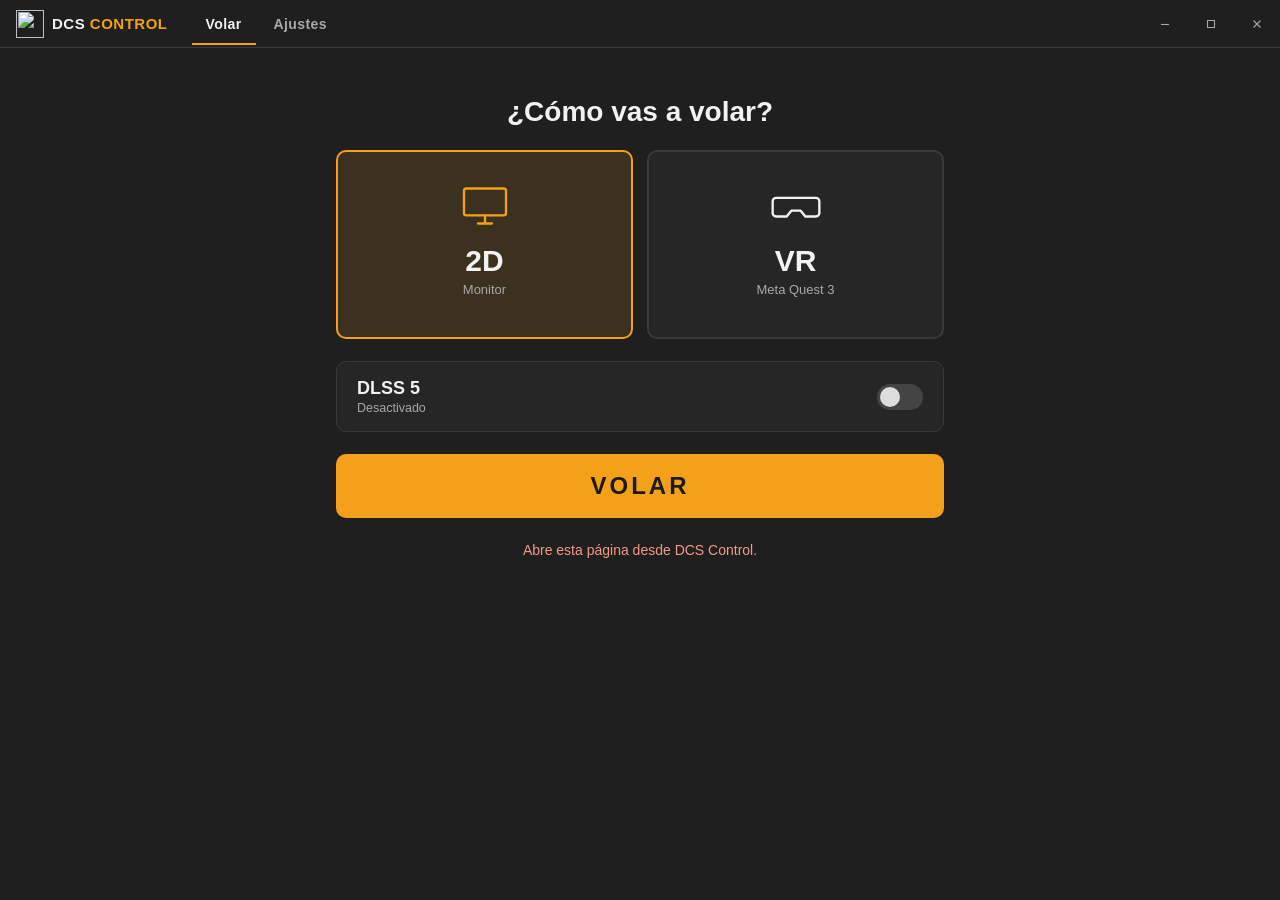
==== src/DcsVr.App/ui/inicio.html @ a58bc6ef "Simple Spanish interface: Volar and Ajustes The app window now opens ui/inicio.html: choose 2D or VR" ====
<!doctype html>
<html lang="es">
<head>
  <meta charset="utf-8"><meta name="viewport" content="width=device-width,initial-scale=1">
  <meta http-equiv="Content-Security-Policy" content="default-src 'self'; script-src 'self'; style-src 'self'; img-src 'self'; connect-src 'none'; object-src 'none'; base-uri 'none'; form-action 'none'; frame-src 'none'">
  <title>DCS Control</title><link rel="icon" type="image/svg+xml" href="app-icon.svg"><link rel="stylesheet" href="inicio.css"><script src="inicio.js" defer></script>
</head>
<body>
<header class="top">
  <div class="brand"><img src="brand-icon.svg" width="28" height="28" alt="" aria-hidden="true"><span>DCS <b>CONTROL</b></span></div>
  <nav class="tabs" role="tablist">
    <button role="tab" id="tab-volar" data-tab="volar" aria-selected="true">Volar</button>
    <button role="tab" id="tab-ajustes" data-tab="ajustes" aria-selected="false">Ajustes</button>
  </nav>
  <div class="window-controls" role="group" aria-label="Ventana">
    <button type="button" data-window="minimize" aria-label="Minimizar" title="Minimizar"><svg viewBox="0 0 10 10" aria-hidden="true"><path d="M1 5.5H9"/></svg></button>
    <button type="button" data-window="maximize" aria-label="Maximizar" title="Maximizar"><svg viewBox="0 0 10 10" aria-hidden="true"><path d="M1.5 1.5H8.5V8.5H1.5Z"/></svg></button>
    <button type="button" data-window="close" class="close" aria-label="Cerrar" title="Cerrar"><svg viewBox="0 0 10 10" aria-hidden="true"><path d="M1.5 1.5 8.5 8.5M8.5 1.5 1.5 8.5"/></svg></button>
  </div>
</header>

<main>
  <section id="volar" class="view">
    <div class="center">
      <h1>¿Cómo vas a volar?</h1>
      <div class="choice" role="radiogroup" aria-label="Modo">
        <button role="radio" class="mode" data-mode="2d" aria-checked="true">
          <svg viewBox="0 0 48 48" aria-hidden="true"><rect x="6" y="9" width="36" height="23" rx="2"/><path d="M18 39h12M24 32v7"/></svg>
          <b>2D</b><small>Monitor</small><span class="apps" data-apps="2d"></span>
        </button>
        <button role="radio" class="mode" data-mode="vr" aria-checked="false">
          <svg viewBox="0 0 48 48" aria-hidden="true"><path d="M7 17h34a3 3 0 0 1 3 3v10a3 3 0 0 1-3 3h-9l-4-5h-8l-4 5H7a3 3 0 0 1-3-3V20a3 3 0 0 1 3-3Z"/></svg>
          <b>VR</b><small>Meta Quest 3</small><span class="apps" data-apps="vr"></span>
        </button>
      </div>
      <label class="dlss">
        <span><b>DLSS 5</b><small id="dlssState">Desactivado</small></span>
        <input type="checkbox" id="dlss5" role="switch"><i aria-hidden="true"></i>
      </label>
      <button id="fly" class="fly">VOLAR</button>
      <p id="status" class="status" aria-live="polite"></p>
      <ul id="notes" class="notes"></ul>
    </div>
  </section>

  <section id="ajustes" class="view" hidden>
    <div class="settings">
      <div class="card">
        <h2>Programas que se abren solos</h2>
        <p>Se abren antes que DCS y se cierran al salir de DCS (si los abrió la app).</p>
        <div id="apps"></div>
      </div>

      <div class="card">
        <h2>DLSS 5</h2>
        <p>Con DLSS 5 activado, tu DLL sustituye al de DCS. Al desactivarlo vuelve el original (se guarda una copia la primera vez).</p>
        <label class="path">DLL que usa DCS<span><input id="dllTarget" placeholder="…\DCSWorld\bin-mt\nvngx_dlss.dll"><button class="small" data-browse="dllTarget">Buscar…</button></span></label>
        <label class="path">Tu DLL de DLSS 5<span><input id="dllReplacement" placeholder="…\nvngx_dlss.dll"><button class="small" data-browse="dllReplacement">Buscar…</button></span></label>
      </div>

      <div class="card">
        <h2>Optimización</h2>
        <label class="row"><span><b>Optimizaciones del motor</b><small>Quitan trabajo a la CPU dentro de DCS sin cambiar la imagen. Más FPS.</small></span><input type="checkbox" id="optEngine" role="switch"><i aria-hidden="true"></i></label>
        <label class="row"><span><b>Prioridad de CPU</b><small>DCS usa los mejores núcleos y tiene prioridad mientras vuelas.</small></span><input type="checkbox" id="optBoost" role="switch"><i aria-hidden="true"></i></label>
        <label class="row"><span><b>Liberar memoria de vídeo</b><small>Cierra programas que gastan VRAM antes de volar y los vuelve a abrir después.</small></span><input type="checkbox" id="optVram" role="switch"><i aria-hidden="true"></i></label>
      </div>

      <div class="card">
        <h2>DCS</h2>
        <label class="path">DCS.exe<span><input id="dcsPath"><button class="small" data-browse="dcsPath">Buscar…</button></span></label>
        <label class="path">options.lua (Saved Games\DCS\Config)<span><input id="optionsPath"><button class="small" data-browse="optionsPath">Buscar…</button></span></label>
      </div>

      <details class="card">
        <summary><h2>Avanzado</h2></summary>
        <p>Ajustes de DCS que se escriben antes de volar en cada modo. Una línea por ajuste: <code>ruta = valor</code>.</p>
        <div class="two">
          <label>2D<textarea id="lua2d" rows="7" spellcheck="false"></textarea></label>
          <label>VR<textarea id="luavr" rows="7" spellcheck="false"></textarea></label>
        </div>
        <h3>Oculus Debug Tool (VR)</h3>
        <label class="row"><span><b>Aplicar comandos de Oculus Debug Tool</b></span><input type="checkbox" id="odtOn" role="switch"><i aria-hidden="true"></i></label>
        <div class="two">
          <label>Antes de volar<textarea id="odtBefore" rows="3" spellcheck="false"></textarea></label>
          <label>Al salir<textarea id="odtAfter" rows="3" spellcheck="false"></textarea></label>
        </div>
        <label class="path">OculusDebugToolCLI.exe (vacío: se busca solo)<span><input id="odtPath"><button class="small" data-browse="odtPath">Buscar…</button></span></label>
        <button id="reset" class="small">Volver a los valores recomendados</button>
      </details>
      <p id="saved" class="saved" aria-live="polite"></p>
    </div>
  </section>
</main>
<div id="toast" class="toast" hidden></div>
</body>
</html>
---- src/DcsVr.App/ui/inicio.css ----
@font-face{font-family:Interface;src:local("Segoe UI Variable Text"),local("Segoe UI")}
:root{--bg:#1f1f1f;--panel:#262626;--field:#181818;--line:#3a3a3a;--line-strong:#4f4f4f;--text:#f2f2f2;--muted:#a8a8a8;
  --accent:#f5a01a;--accent-dim:#f5a01a22;--red:#f49988;--green:#5bd68a;--display:"Bahnschrift SemiCondensed","Bahnschrift",Interface,"Segoe UI",sans-serif;--radius:6px}
*{box-sizing:border-box}
html,body{height:100%;margin:0}
body{background:var(--bg);color:var(--text);font:14px Interface,"Segoe UI",sans-serif;display:flex;flex-direction:column;overflow:hidden}
h1,h2,h3{font-family:var(--display);font-weight:600;margin:0}
p{color:var(--muted);margin:4px 0 12px;line-height:1.45}
button{font:inherit;color:inherit}
:focus-visible{outline:2px solid var(--accent);outline-offset:2px}

.top{display:flex;align-items:center;gap:24px;height:48px;padding-left:16px;border-bottom:1px solid var(--line);app-region:drag;-webkit-app-region:drag;flex:none}
.brand{display:flex;align-items:center;gap:8px;font:600 15px var(--display);letter-spacing:.5px}
.brand b{color:var(--accent)}
.tabs{display:flex;gap:4px;app-region:no-drag;-webkit-app-region:no-drag}
.tabs button{background:none;border:0;border-bottom:2px solid transparent;padding:13px 14px 11px;color:var(--muted);cursor:pointer;font:600 14px var(--display);letter-spacing:.4px}
.tabs button[aria-selected=true]{color:var(--text);border-bottom-color:var(--accent)}
.window-controls{margin-left:auto;display:flex;height:100%;app-region:no-drag;-webkit-app-region:no-drag}
.window-controls button{width:46px;height:100%;display:grid;place-items:center;border:0;background:transparent;color:var(--muted)}
.window-controls svg{width:10px;height:10px;fill:none;stroke:currentColor;stroke-width:1.1}
.window-controls button:hover{background:#ffffff14;color:var(--text)}
.window-controls button.close:hover{background:#c42b1c;color:#fff}

main{flex:1;overflow:auto}
.view{min-height:100%}
.center{max-width:640px;margin:0 auto;padding:48px 16px;display:flex;flex-direction:column;align-items:stretch;gap:22px;text-align:center}
.center h1{font-size:28px}
.choice{display:grid;grid-template-columns:1fr 1fr;gap:14px}
.mode{display:flex;flex-direction:column;align-items:center;gap:4px;padding:26px 12px 20px;border:2px solid var(--line);border-radius:10px;background:var(--panel);cursor:pointer;transition:border-color .15s,background .15s}
.mode:hover{border-color:var(--line-strong)}
.mode[aria-checked=true]{border-color:var(--accent);background:var(--accent-dim)}
.mode svg{width:56px;height:56px;fill:none;stroke:currentColor;stroke-width:2;stroke-linejoin:round;stroke-linecap:round;margin-bottom:6px}
.mode[aria-checked=true] svg{stroke:var(--accent)}
.mode b{font:700 30px var(--display)}
.mode small{color:var(--muted);font-size:13px}
.mode .apps{color:var(--muted);font-size:12px;min-height:16px}

.dlss,.row{display:flex;align-items:center;justify-content:space-between;gap:16px;text-align:left;cursor:pointer}
.dlss{padding:16px 20px;border:1px solid var(--line);border-radius:10px;background:var(--panel)}
.dlss b{font:600 18px var(--display);display:block}
.dlss small,.row small{color:var(--muted);font-size:12.5px;display:block;margin-top:2px}
input[role=switch]{position:absolute;opacity:0;pointer-events:none}
input[role=switch]+i{flex:none;width:46px;height:26px;border-radius:13px;background:#444;position:relative;transition:background .15s}
input[role=switch]+i::after{content:"";position:absolute;top:3px;left:3px;width:20px;height:20px;border-radius:50%;background:#ddd;transition:transform .15s}
input[role=switch]:checked+i{background:var(--accent)}
input[role=switch]:checked+i::after{transform:translateX(20px);background:#1b1b1b}
input[role=switch]:focus-visible+i{outline:2px solid var(--accent);outline-offset:2px}

.fly{height:64px;border:0;border-radius:10px;background:var(--accent);color:#1b1b1b;font:700 24px var(--display);letter-spacing:3px;cursor:pointer}
.fly:hover:not(:disabled){filter:brightness(1.08)}
.fly:disabled{opacity:.5;cursor:default}
.status{margin:0;min-height:20px;color:var(--muted)}
.status.error{color:var(--red)}
.notes{list-style:none;margin:0;padding:0;color:var(--muted);font-size:12.5px;text-align:left}
.notes li{padding:3px 0;border-top:1px solid var(--line)}

.settings{max-width:820px;margin:0 auto;padding:28px 16px 48px;display:flex;flex-direction:column;gap:14px}
.card{background:var(--panel);border:1px solid var(--line);border-radius:10px;padding:18px 20px}
.card h2{font-size:18px}
.card h3{font-size:15px;margin:16px 0 6px}
.card .row{padding:10px 0;border-top:1px solid var(--line)}
details.card summary{cursor:pointer;list-style:none}
details.card summary::-webkit-details-marker{display:none}
details.card summary h2::after{content:" ▾";color:var(--muted);font-size:14px}
details.card[open] summary{margin-bottom:8px}
.group{margin-top:10px}
.group h3{margin-top:6px}
.app{display:grid;grid-template-columns:auto minmax(0,1fr) auto auto;gap:8px;align-items:center;padding:6px 0}
.app input[type=checkbox]{width:18px;height:18px;accent-color:var(--accent)}
.app .name{font-weight:600}
.app .where{color:var(--muted);font-size:12px;overflow:hidden;text-overflow:ellipsis;white-space:nowrap}
input:not([type=checkbox]),textarea{width:100%;background:var(--field);color:var(--text);border:1px solid var(--line);border-radius:var(--radius);padding:7px 9px;font:12.5px Consolas,monospace}
.path{display:block;margin:10px 0;color:var(--muted);font-size:12.5px}
.path span{display:flex;gap:8px;margin-top:4px}
.two{display:grid;grid-template-columns:1fr 1fr;gap:12px}
.two label{color:var(--muted);font-size:12.5px}
.small{border:1px solid var(--line-strong);background:transparent;border-radius:var(--radius);padding:6px 12px;cursor:pointer;white-space:nowrap}
.small:hover{border-color:var(--accent)}
.icon{border:0;background:none;color:var(--muted);cursor:pointer;font-size:16px;padding:4px 8px}
.icon:hover{color:var(--red)}
.saved{text-align:center;color:var(--muted);font-size:12.5px;min-height:18px;margin:0}
code{font-family:Consolas,monospace;color:var(--text)}
.toast{position:fixed;left:50%;bottom:20px;transform:translateX(-50%);background:#3a2320;color:var(--red);border:1px solid #6b3a33;border-radius:var(--radius);padding:10px 16px;max-width:90vw}
@media (max-width:640px){.two{grid-template-columns:1fr}.center{padding-top:24px}}
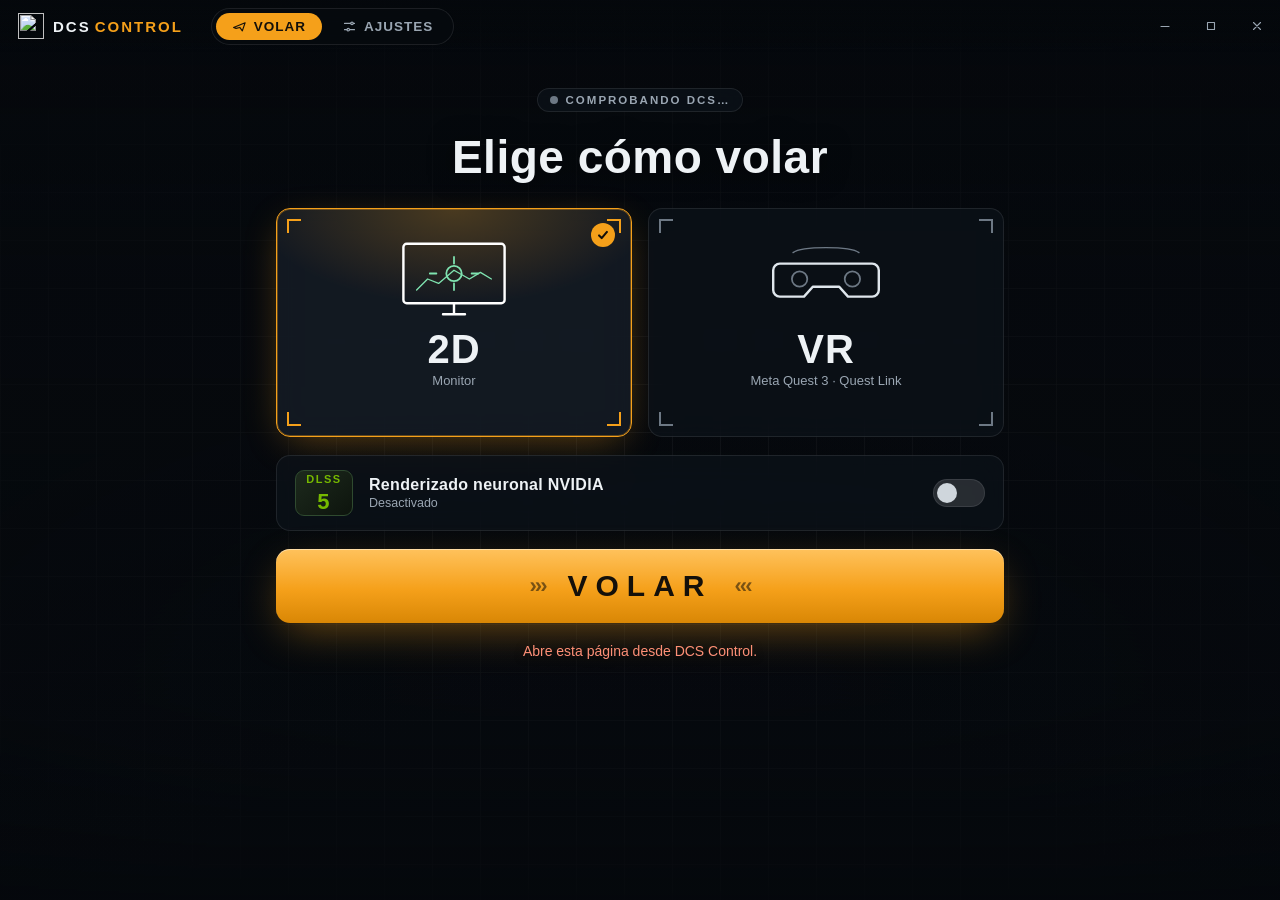
==== commit e69853a0: "Inicio: new design with the key art, HUD mode cards, DLSS 5 badge and a status strip Volar shows the" ====
--- a/src/DcsVr.App/ui/inicio.html
+++ b/src/DcsVr.App/ui/inicio.html
@@ -5,12 +5,14 @@
   <meta http-equiv="Content-Security-Policy" content="default-src 'self'; script-src 'self'; style-src 'self'; img-src 'self'; connect-src 'none'; object-src 'none'; base-uri 'none'; form-action 'none'; frame-src 'none'">
   <title>DCS Control</title><link rel="icon" type="image/svg+xml" href="app-icon.svg"><link rel="stylesheet" href="inicio.css"><script src="inicio.js" defer></script>
 </head>
-<body>
+<body data-tab="volar">
+<div class="sky" aria-hidden="true"><img src="keyart.svg" alt=""><div class="shade"></div><div class="grid"></div></div>
+
 <header class="top">
-  <div class="brand"><img src="brand-icon.svg" width="28" height="28" alt="" aria-hidden="true"><span>DCS <b>CONTROL</b></span></div>
+  <div class="brand"><img src="brand-icon.svg" width="26" height="26" alt="" aria-hidden="true"><span>DCS<b>CONTROL</b></span></div>
   <nav class="tabs" role="tablist">
-    <button role="tab" id="tab-volar" data-tab="volar" aria-selected="true">Volar</button>
-    <button role="tab" id="tab-ajustes" data-tab="ajustes" aria-selected="false">Ajustes</button>
+    <button role="tab" id="tab-volar" data-tab="volar" aria-selected="true"><svg viewBox="0 0 24 24" aria-hidden="true"><path d="M2.5 13.5 21 6l-4.5 13-4-5.5-6 1.5Z"/></svg>Volar</button>
+    <button role="tab" id="tab-ajustes" data-tab="ajustes" aria-selected="false"><svg viewBox="0 0 24 24" aria-hidden="true"><path d="M4 7h10M18 7h2M4 17h4M12 17h8"/><circle cx="16" cy="7" r="2"/><circle cx="10" cy="17" r="2"/></svg>Ajustes</button>
   </nav>
   <div class="window-controls" role="group" aria-label="Ventana">
     <button type="button" data-window="minimize" aria-label="Minimizar" title="Minimizar"><svg viewBox="0 0 10 10" aria-hidden="true"><path d="M1 5.5H9"/></svg></button>
@@ -20,74 +22,97 @@
 </header>
 
 <main>
+  <!-- ============ VOLAR ============ -->
   <section id="volar" class="view">
-    <div class="center">
-      <h1>¿Cómo vas a volar?</h1>
-      <div class="choice" role="radiogroup" aria-label="Modo">
+    <div class="hero">
+      <p class="eyebrow"><span class="led" id="readyLed"></span><span id="readyText">Comprobando DCS…</span></p>
+      <h1>Elige cómo volar</h1>
+
+      <div class="choice" role="radiogroup" aria-label="Modo de vuelo">
         <button role="radio" class="mode" data-mode="2d" aria-checked="true">
-          <svg viewBox="0 0 48 48" aria-hidden="true"><rect x="6" y="9" width="36" height="23" rx="2"/><path d="M18 39h12M24 32v7"/></svg>
-          <b>2D</b><small>Monitor</small><span class="apps" data-apps="2d"></span>
+          <span class="corner tl"></span><span class="corner tr"></span><span class="corner bl"></span><span class="corner br"></span>
+          <svg class="art" viewBox="0 0 120 80" aria-hidden="true">
+            <rect x="14" y="8" width="92" height="54" rx="3"/><path d="M50 72h20M60 62v10"/>
+            <path class="hud" d="M60 26v-6M60 44v6M44 35h-6M76 35h6"/><circle class="hud" cx="60" cy="35" r="7"/>
+            <path class="hud thin" d="M26 50 36 40l10 4 14-12 14 8 10-6 10 6"/>
+          </svg>
+          <span class="label"><b>2D</b><small>Monitor</small></span>
+          <span class="apps" data-apps="2d"></span>
+          <span class="check" aria-hidden="true"><svg viewBox="0 0 16 16"><path d="m3.5 8.5 3 3 6-7"/></svg></span>
         </button>
         <button role="radio" class="mode" data-mode="vr" aria-checked="false">
-          <svg viewBox="0 0 48 48" aria-hidden="true"><path d="M7 17h34a3 3 0 0 1 3 3v10a3 3 0 0 1-3 3h-9l-4-5h-8l-4 5H7a3 3 0 0 1-3-3V20a3 3 0 0 1 3-3Z"/></svg>
-          <b>VR</b><small>Meta Quest 3</small><span class="apps" data-apps="vr"></span>
+          <span class="corner tl"></span><span class="corner tr"></span><span class="corner bl"></span><span class="corner br"></span>
+          <svg class="art" viewBox="0 0 120 80" aria-hidden="true">
+            <path d="M18 26h84a6 6 0 0 1 6 6v18a6 6 0 0 1-6 6H80l-8-9H48l-8 9H18a6 6 0 0 1-6-6V32a6 6 0 0 1 6-6Z"/>
+            <circle class="hud" cx="36" cy="40" r="7"/><circle class="hud" cx="84" cy="40" r="7"/>
+            <path class="hud thin" d="M30 16c8-6 52-6 60 0"/>
+          </svg>
+          <span class="label"><b>VR</b><small>Meta Quest 3 · Quest Link</small></span>
+          <span class="apps" data-apps="vr"></span>
+          <span class="check" aria-hidden="true"><svg viewBox="0 0 16 16"><path d="m3.5 8.5 3 3 6-7"/></svg></span>
         </button>
       </div>
+
       <label class="dlss">
-        <span><b>DLSS 5</b><small id="dlssState">Desactivado</small></span>
+        <span class="dlss-badge" aria-hidden="true">DLSS<b>5</b></span>
+        <span class="dlss-text"><b>Renderizado neuronal NVIDIA</b><small id="dlssState">Desactivado</small></span>
         <input type="checkbox" id="dlss5" role="switch"><i aria-hidden="true"></i>
       </label>
-      <button id="fly" class="fly">VOLAR</button>
+
+      <button id="fly" class="fly"><span class="chev" aria-hidden="true">›››</span><span id="flyText">VOLAR</span><span class="chev" aria-hidden="true">‹‹‹</span></button>
       <p id="status" class="status" aria-live="polite"></p>
       <ul id="notes" class="notes"></ul>
     </div>
+    <footer class="strip" id="strip"></footer>
   </section>
 
+  <!-- ============ AJUSTES ============ -->
   <section id="ajustes" class="view" hidden>
     <div class="settings">
-      <div class="card">
-        <h2>Programas que se abren solos</h2>
-        <p>Se abren antes que DCS y se cierran al salir de DCS (si los abrió la app).</p>
-        <div id="apps"></div>
+      <nav class="side" aria-label="Secciones">
+        <a href="#s-programas" class="on">Programas</a><a href="#s-dlss">DLSS 5</a><a href="#s-rendimiento">Rendimiento</a><a href="#s-dcs">DCS</a><a href="#s-avanzado">Avanzado</a>
+        <p id="saved" class="saved" aria-live="polite"></p>
+      </nav>
+      <div class="cards" id="cards">
+        <div class="card" id="s-programas">
+          <div class="card-head"><span class="num">01</span><div><h2>Programas que se abren solos</h2><p>Se abren antes que DCS. Si los abrió la app, se cierran al salir de DCS.</p></div></div>
+          <div id="apps"></div>
+        </div>
+
+        <div class="card" id="s-dlss">
+          <div class="card-head"><span class="num">02</span><div><h2>DLSS 5</h2><p>Activado, tu DLL sustituye al de DCS. Desactivado, vuelve el original (se guarda una copia la primera vez).</p></div></div>
+          <label class="path">DLL que usa DCS<span><input id="dllTarget" placeholder="…\DCSWorld\bin-mt\nvngx_dlss.dll"><button class="small" data-browse="dllTarget">Buscar…</button></span></label>
+          <label class="path">Tu DLL de DLSS 5<span><input id="dllReplacement" placeholder="…\nvngx_dlss.dll"><button class="small" data-browse="dllReplacement">Buscar…</button></span></label>
+        </div>
+
+        <div class="card" id="s-rendimiento">
+          <div class="card-head"><span class="num">03</span><div><h2>Rendimiento</h2><p>Funcionan en 2D y en VR, sin cambiar la imagen.</p></div></div>
+          <label class="row"><span><b>Optimizaciones del motor</b><small>Quitan trabajo a la CPU dentro de DCS. Más FPS cuando la CPU es el límite.</small></span><input type="checkbox" id="optEngine" role="switch"><i aria-hidden="true"></i></label>
+          <label class="row"><span><b>Prioridad de CPU</b><small>DCS usa los núcleos más rápidos y tiene prioridad mientras vuelas.</small></span><input type="checkbox" id="optBoost" role="switch"><i aria-hidden="true"></i></label>
+          <label class="row"><span><b>Liberar memoria de vídeo</b><small>Cierra programas que gastan VRAM antes de volar y los vuelve a abrir después.</small></span><input type="checkbox" id="optVram" role="switch"><i aria-hidden="true"></i></label>
+        </div>
+
+        <div class="card" id="s-dcs">
+          <div class="card-head"><span class="num">04</span><div><h2>DCS</h2><p>Se detectan solos. Cámbialos solo si tienes más de una instalación.</p></div></div>
+          <label class="path">DCS.exe<span><input id="dcsPath"><button class="small" data-browse="dcsPath">Buscar…</button></span></label>
+          <label class="path">options.lua (Saved Games\DCS\Config)<span><input id="optionsPath"><button class="small" data-browse="optionsPath">Buscar…</button></span></label>
+        </div>
+
+        <div class="card" id="s-avanzado">
+          <div class="card-head"><span class="num">05</span><div><h2>Avanzado</h2><p>Ajustes de DCS que se escriben antes de volar. Una línea por ajuste: <code>ruta = valor</code>.</p></div></div>
+          <div class="two">
+            <label>En 2D<textarea id="lua2d" rows="6" spellcheck="false"></textarea></label>
+            <label>En VR<textarea id="luavr" rows="6" spellcheck="false"></textarea></label>
+          </div>
+          <label class="row"><span><b>Oculus Debug Tool en VR</b><small>Comandos que se aplican antes de volar y se deshacen al salir.</small></span><input type="checkbox" id="odtOn" role="switch"><i aria-hidden="true"></i></label>
+          <div class="two">
+            <label>Antes de volar<textarea id="odtBefore" rows="3" spellcheck="false"></textarea></label>
+            <label>Al salir<textarea id="odtAfter" rows="3" spellcheck="false"></textarea></label>
+          </div>
+          <label class="path">OculusDebugToolCLI.exe (vacío: se busca solo)<span><input id="odtPath"><button class="small" data-browse="odtPath">Buscar…</button></span></label>
+          <button id="reset" class="small ghost">Volver a los valores recomendados</button>
+        </div>
       </div>
-
-      <div class="card">
-        <h2>DLSS 5</h2>
-        <p>Con DLSS 5 activado, tu DLL sustituye al de DCS. Al desactivarlo vuelve el original (se guarda una copia la primera vez).</p>
-        <label class="path">DLL que usa DCS<span><input id="dllTarget" placeholder="…\DCSWorld\bin-mt\nvngx_dlss.dll"><button class="small" data-browse="dllTarget">Buscar…</button></span></label>
-        <label class="path">Tu DLL de DLSS 5<span><input id="dllReplacement" placeholder="…\nvngx_dlss.dll"><button class="small" data-browse="dllReplacement">Buscar…</button></span></label>
-      </div>
-
-      <div class="card">
-        <h2>Optimización</h2>
-        <label class="row"><span><b>Optimizaciones del motor</b><small>Quitan trabajo a la CPU dentro de DCS sin cambiar la imagen. Más FPS.</small></span><input type="checkbox" id="optEngine" role="switch"><i aria-hidden="true"></i></label>
-        <label class="row"><span><b>Prioridad de CPU</b><small>DCS usa los mejores núcleos y tiene prioridad mientras vuelas.</small></span><input type="checkbox" id="optBoost" role="switch"><i aria-hidden="true"></i></label>
-        <label class="row"><span><b>Liberar memoria de vídeo</b><small>Cierra programas que gastan VRAM antes de volar y los vuelve a abrir después.</small></span><input type="checkbox" id="optVram" role="switch"><i aria-hidden="true"></i></label>
-      </div>
-
-      <div class="card">
-        <h2>DCS</h2>
-        <label class="path">DCS.exe<span><input id="dcsPath"><button class="small" data-browse="dcsPath">Buscar…</button></span></label>
-        <label class="path">options.lua (Saved Games\DCS\Config)<span><input id="optionsPath"><button class="small" data-browse="optionsPath">Buscar…</button></span></label>
-      </div>
-
-      <details class="card">
-        <summary><h2>Avanzado</h2></summary>
-        <p>Ajustes de DCS que se escriben antes de volar en cada modo. Una línea por ajuste: <code>ruta = valor</code>.</p>
-        <div class="two">
-          <label>2D<textarea id="lua2d" rows="7" spellcheck="false"></textarea></label>
-          <label>VR<textarea id="luavr" rows="7" spellcheck="false"></textarea></label>
-        </div>
-        <h3>Oculus Debug Tool (VR)</h3>
-        <label class="row"><span><b>Aplicar comandos de Oculus Debug Tool</b></span><input type="checkbox" id="odtOn" role="switch"><i aria-hidden="true"></i></label>
-        <div class="two">
-          <label>Antes de volar<textarea id="odtBefore" rows="3" spellcheck="false"></textarea></label>
-          <label>Al salir<textarea id="odtAfter" rows="3" spellcheck="false"></textarea></label>
-        </div>
-        <label class="path">OculusDebugToolCLI.exe (vacío: se busca solo)<span><input id="odtPath"><button class="small" data-browse="odtPath">Buscar…</button></span></label>
-        <button id="reset" class="small">Volver a los valores recomendados</button>
-      </details>
-      <p id="saved" class="saved" aria-live="polite"></p>
     </div>
   </section>
 </main>
--- a/src/DcsVr.App/ui/inicio.css
+++ b/src/DcsVr.App/ui/inicio.css
@@ -1,84 +1,153 @@
 @font-face{font-family:Interface;src:local("Segoe UI Variable Text"),local("Segoe UI")}
-:root{--bg:#1f1f1f;--panel:#262626;--field:#181818;--line:#3a3a3a;--line-strong:#4f4f4f;--text:#f2f2f2;--muted:#a8a8a8;
-  --accent:#f5a01a;--accent-dim:#f5a01a22;--red:#f49988;--green:#5bd68a;--display:"Bahnschrift SemiCondensed","Bahnschrift",Interface,"Segoe UI",sans-serif;--radius:6px}
+:root{
+  --ink:#070b10;--glass:rgba(14,20,28,.62);--glass-hi:rgba(22,30,40,.78);--edge:rgba(255,255,255,.09);--edge-hi:rgba(255,255,255,.18);
+  --text:#eef2f5;--muted:#9aa6b2;--faint:#6d7884;--accent:#f5a01a;--accent-hi:#ffc25c;--accent-glow:rgba(245,160,26,.45);
+  --hud:#7fe3b0;--red:#ff8f7d;--field:rgba(4,8,12,.6);
+  --display:"Bahnschrift SemiCondensed","Bahnschrift",Interface,"Segoe UI",sans-serif;--mono:"Cascadia Mono",Consolas,monospace;
+}
 *{box-sizing:border-box}
 html,body{height:100%;margin:0}
-body{background:var(--bg);color:var(--text);font:14px Interface,"Segoe UI",sans-serif;display:flex;flex-direction:column;overflow:hidden}
+body{background:var(--ink);color:var(--text);font:14px Interface,"Segoe UI",sans-serif;display:flex;flex-direction:column;overflow:hidden}
 h1,h2,h3{font-family:var(--display);font-weight:600;margin:0}
-p{color:var(--muted);margin:4px 0 12px;line-height:1.45}
+p{color:var(--muted);margin:0;line-height:1.45}
 button{font:inherit;color:inherit}
 :focus-visible{outline:2px solid var(--accent);outline-offset:2px}
+svg{fill:none;stroke:currentColor;stroke-linecap:round;stroke-linejoin:round}
 
-.top{display:flex;align-items:center;gap:24px;height:48px;padding-left:16px;border-bottom:1px solid var(--line);app-region:drag;-webkit-app-region:drag;flex:none}
-.brand{display:flex;align-items:center;gap:8px;font:600 15px var(--display);letter-spacing:.5px}
-.brand b{color:var(--accent)}
-.tabs{display:flex;gap:4px;app-region:no-drag;-webkit-app-region:no-drag}
-.tabs button{background:none;border:0;border-bottom:2px solid transparent;padding:13px 14px 11px;color:var(--muted);cursor:pointer;font:600 14px var(--display);letter-spacing:.4px}
-.tabs button[aria-selected=true]{color:var(--text);border-bottom-color:var(--accent)}
+/* Sky: the key art behind everything, darker and blurred in Ajustes. */
+.sky{position:fixed;inset:0;z-index:0;overflow:hidden}
+.sky img{position:absolute;inset:-2%;width:104%;height:104%;object-fit:cover;object-position:62% 60%;transition:filter .5s,transform 1.2s}
+body[data-tab=ajustes] .sky img{filter:blur(14px) brightness(.45);transform:scale(1.06)}
+.shade{position:absolute;inset:0;background:radial-gradient(120% 90% at 50% 105%,transparent 30%,rgba(5,8,12,.55) 70%),linear-gradient(180deg,rgba(5,8,12,.82),rgba(5,8,12,.25) 32%,rgba(5,8,12,.55) 78%,rgba(5,8,12,.92))}
+.grid{position:absolute;inset:0;opacity:.07;background-image:linear-gradient(rgba(255,255,255,.6) 1px,transparent 1px),linear-gradient(90deg,rgba(255,255,255,.6) 1px,transparent 1px);background-size:48px 48px;mask-image:radial-gradient(70% 60% at 50% 50%,#000,transparent)}
+
+/* Title bar */
+.top{position:relative;z-index:2;display:flex;align-items:center;gap:28px;height:52px;padding-left:18px;app-region:drag;-webkit-app-region:drag;flex:none;background:linear-gradient(180deg,rgba(5,8,12,.7),transparent)}
+.brand{display:flex;align-items:center;gap:9px;font:600 15px var(--display);letter-spacing:2px}
+.brand b{color:var(--accent);font-weight:700;margin-left:4px}
+.tabs{display:flex;gap:4px;padding:4px;border:1px solid var(--edge);border-radius:999px;background:rgba(8,12,18,.55);backdrop-filter:blur(10px);app-region:no-drag;-webkit-app-region:no-drag}
+.tabs button{display:flex;align-items:center;gap:7px;background:none;border:0;border-radius:999px;padding:6px 16px;color:var(--muted);cursor:pointer;font:600 13.5px var(--display);letter-spacing:1px;text-transform:uppercase;transition:background .2s,color .2s}
+.tabs svg{width:15px;height:15px;stroke-width:1.8}
+.tabs button:hover{color:var(--text)}
+.tabs button[aria-selected=true]{background:var(--accent);color:#14100a}
 .window-controls{margin-left:auto;display:flex;height:100%;app-region:no-drag;-webkit-app-region:no-drag}
 .window-controls button{width:46px;height:100%;display:grid;place-items:center;border:0;background:transparent;color:var(--muted)}
-.window-controls svg{width:10px;height:10px;fill:none;stroke:currentColor;stroke-width:1.1}
+.window-controls svg{width:10px;height:10px;stroke-width:1.1}
 .window-controls button:hover{background:#ffffff14;color:var(--text)}
 .window-controls button.close:hover{background:#c42b1c;color:#fff}
 
-main{flex:1;overflow:auto}
-.view{min-height:100%}
-.center{max-width:640px;margin:0 auto;padding:48px 16px;display:flex;flex-direction:column;align-items:stretch;gap:22px;text-align:center}
-.center h1{font-size:28px}
-.choice{display:grid;grid-template-columns:1fr 1fr;gap:14px}
-.mode{display:flex;flex-direction:column;align-items:center;gap:4px;padding:26px 12px 20px;border:2px solid var(--line);border-radius:10px;background:var(--panel);cursor:pointer;transition:border-color .15s,background .15s}
-.mode:hover{border-color:var(--line-strong)}
-.mode[aria-checked=true]{border-color:var(--accent);background:var(--accent-dim)}
-.mode svg{width:56px;height:56px;fill:none;stroke:currentColor;stroke-width:2;stroke-linejoin:round;stroke-linecap:round;margin-bottom:6px}
-.mode[aria-checked=true] svg{stroke:var(--accent)}
-.mode b{font:700 30px var(--display)}
-.mode small{color:var(--muted);font-size:13px}
-.mode .apps{color:var(--muted);font-size:12px;min-height:16px}
+main{position:relative;z-index:1;flex:1;overflow:auto}
+.view{min-height:100%;display:flex;flex-direction:column}
+.view[hidden]{display:none}
 
-.dlss,.row{display:flex;align-items:center;justify-content:space-between;gap:16px;text-align:left;cursor:pointer}
-.dlss{padding:16px 20px;border:1px solid var(--line);border-radius:10px;background:var(--panel)}
-.dlss b{font:600 18px var(--display);display:block}
-.dlss small,.row small{color:var(--muted);font-size:12.5px;display:block;margin-top:2px}
+/* ---------- Volar ---------- */
+.hero{flex:1;width:100%;max-width:760px;margin:0 auto;padding:4vh 16px 24px;display:flex;flex-direction:column;align-items:stretch;gap:18px;text-align:center}
+.eyebrow{display:inline-flex;align-self:center;align-items:center;gap:8px;padding:5px 12px;border:1px solid var(--edge);border-radius:999px;background:var(--glass);backdrop-filter:blur(10px);font:600 11.5px var(--display);letter-spacing:2px;text-transform:uppercase;color:var(--muted)}
+.led{width:8px;height:8px;border-radius:50%;background:var(--faint)}
+.led.ok{background:var(--hud);box-shadow:0 0 10px var(--hud)}
+.led.run{background:var(--accent);box-shadow:0 0 10px var(--accent);animation:pulse 1.4s infinite}
+.led.bad{background:var(--red)}
+@keyframes pulse{50%{opacity:.35}}
+.hero h1{font-size:clamp(30px,5vw,46px);letter-spacing:.5px;text-shadow:0 2px 24px rgba(0,0,0,.6)}
+
+.choice{display:grid;grid-template-columns:1fr 1fr;gap:16px;margin-top:6px}
+.mode{position:relative;display:flex;flex-direction:column;align-items:center;gap:6px;padding:26px 14px 20px;border:1px solid var(--edge);border-radius:14px;background:var(--glass);backdrop-filter:blur(14px);cursor:pointer;transition:transform .2s,border-color .2s,background .2s,box-shadow .2s;overflow:hidden}
+.mode::before{content:"";position:absolute;inset:0;background:radial-gradient(80% 60% at 50% 0%,var(--accent-glow),transparent 70%);opacity:0;transition:opacity .25s}
+.mode:hover{transform:translateY(-2px);border-color:var(--edge-hi)}
+.mode[aria-checked=true]{border-color:var(--accent);background:var(--glass-hi);box-shadow:0 10px 40px -12px var(--accent-glow),inset 0 0 0 1px rgba(245,160,26,.35)}
+.mode[aria-checked=true]::before{opacity:.55}
+.mode>*{position:relative}
+.corner{position:absolute;width:14px;height:14px;border-color:var(--faint);border-style:solid;border-width:0;transition:border-color .2s}
+.corner.tl{top:10px;left:10px;border-top-width:2px;border-left-width:2px}.corner.tr{top:10px;right:10px;border-top-width:2px;border-right-width:2px}
+.corner.bl{bottom:10px;left:10px;border-bottom-width:2px;border-left-width:2px}.corner.br{bottom:10px;right:10px;border-bottom-width:2px;border-right-width:2px}
+.mode[aria-checked=true] .corner{border-color:var(--accent)}
+.art{width:132px;height:88px;stroke-width:2.2;color:#dfe6ec}
+.art .hud{stroke:var(--faint);stroke-width:1.6}.art .thin{stroke-width:1.2}
+.mode[aria-checked=true] .art{color:#fff}.mode[aria-checked=true] .art .hud{stroke:var(--hud)}
+.label b{display:block;font:700 40px/1 var(--display);letter-spacing:1px}
+.label small{display:block;margin-top:4px;color:var(--muted);font-size:13px}
+.apps{min-height:22px;display:flex;flex-wrap:wrap;justify-content:center;gap:5px}
+.apps span{padding:2px 9px;border:1px solid var(--edge);border-radius:999px;font-size:11.5px;color:var(--muted);background:rgba(0,0,0,.25)}
+.check{position:absolute;top:14px;right:16px;width:24px;height:24px;border-radius:50%;display:grid;place-items:center;background:var(--accent);color:#14100a;transform:scale(0);transition:transform .2s}
+.check svg{width:14px;height:14px;stroke-width:2.4}
+.mode[aria-checked=true] .check{transform:scale(1)}
+
+.dlss{display:flex;align-items:center;gap:16px;text-align:left;cursor:pointer;padding:14px 18px;border:1px solid var(--edge);border-radius:14px;background:var(--glass);backdrop-filter:blur(14px);transition:border-color .2s}
+.dlss:hover{border-color:var(--edge-hi)}
+.dlss-badge{display:grid;place-items:center;width:58px;height:46px;border-radius:9px;background:linear-gradient(140deg,#1d2a1d,#0d140d);border:1px solid #2f4a2f;color:#76b900;font:700 11px/1 var(--display);letter-spacing:1.5px}
+.dlss-badge b{font-size:22px;line-height:.9}
+.dlss:has(input:checked) .dlss-badge{background:linear-gradient(140deg,#3a5c0a,#1b2e05);border-color:#76b900;color:#d9ff9a;box-shadow:0 0 18px rgba(118,185,0,.35)}
+.dlss-text{flex:1}
+.dlss-text b{display:block;font:600 16px var(--display);letter-spacing:.3px}
+.dlss-text small,.row small{display:block;margin-top:2px;color:var(--muted);font-size:12.5px}
+
 input[role=switch]{position:absolute;opacity:0;pointer-events:none}
-input[role=switch]+i{flex:none;width:46px;height:26px;border-radius:13px;background:#444;position:relative;transition:background .15s}
-input[role=switch]+i::after{content:"";position:absolute;top:3px;left:3px;width:20px;height:20px;border-radius:50%;background:#ddd;transition:transform .15s}
-input[role=switch]:checked+i{background:var(--accent)}
-input[role=switch]:checked+i::after{transform:translateX(20px);background:#1b1b1b}
+input[role=switch]+i{flex:none;width:52px;height:28px;border-radius:14px;background:rgba(255,255,255,.12);border:1px solid var(--edge);position:relative;transition:background .2s}
+input[role=switch]+i::after{content:"";position:absolute;top:3px;left:3px;width:20px;height:20px;border-radius:50%;background:#cfd6dc;transition:transform .2s,background .2s}
+input[role=switch]:checked+i{background:var(--accent);border-color:var(--accent)}
+input[role=switch]:checked+i::after{transform:translateX(24px);background:#14100a}
 input[role=switch]:focus-visible+i{outline:2px solid var(--accent);outline-offset:2px}
+#dlss5:checked+i{background:#76b900;border-color:#76b900}
 
-.fly{height:64px;border:0;border-radius:10px;background:var(--accent);color:#1b1b1b;font:700 24px var(--display);letter-spacing:3px;cursor:pointer}
-.fly:hover:not(:disabled){filter:brightness(1.08)}
-.fly:disabled{opacity:.5;cursor:default}
-.status{margin:0;min-height:20px;color:var(--muted)}
+.fly{position:relative;display:flex;align-items:center;justify-content:center;gap:22px;height:74px;border:0;border-radius:14px;cursor:pointer;color:#14100a;
+  background:linear-gradient(180deg,var(--accent-hi),var(--accent) 55%,#d98705);box-shadow:0 14px 44px -10px var(--accent-glow),inset 0 1px 0 rgba(255,255,255,.45);font:700 30px var(--display);letter-spacing:8px;overflow:hidden;transition:transform .15s,box-shadow .2s,filter .2s}
+.fly::after{content:"";position:absolute;inset:0;background:linear-gradient(100deg,transparent 30%,rgba(255,255,255,.35) 50%,transparent 70%);transform:translateX(-100%);transition:transform .7s}
+.fly:hover:not(:disabled){transform:translateY(-1px);box-shadow:0 18px 54px -8px var(--accent-glow),inset 0 1px 0 rgba(255,255,255,.5)}
+.fly:hover:not(:disabled)::after{transform:translateX(100%)}
+.fly:active:not(:disabled){transform:translateY(1px)}
+.fly:disabled{cursor:default;filter:saturate(.3) brightness(.7)}
+.fly .chev{font-size:22px;letter-spacing:-2px;opacity:.55}
+.status{min-height:20px;color:var(--muted);text-shadow:0 1px 8px #000}
 .status.error{color:var(--red)}
-.notes{list-style:none;margin:0;padding:0;color:var(--muted);font-size:12.5px;text-align:left}
-.notes li{padding:3px 0;border-top:1px solid var(--line)}
+.notes{list-style:none;margin:0;padding:0;text-align:left;font-size:12.5px;color:var(--muted);border-radius:12px;background:var(--glass);backdrop-filter:blur(10px)}
+.notes:empty{display:none}
+.notes li{padding:7px 14px;border-top:1px solid var(--edge)}
+.notes li:first-child{border-top:0;color:var(--text)}
 
-.settings{max-width:820px;margin:0 auto;padding:28px 16px 48px;display:flex;flex-direction:column;gap:14px}
-.card{background:var(--panel);border:1px solid var(--line);border-radius:10px;padding:18px 20px}
-.card h2{font-size:18px}
-.card h3{font-size:15px;margin:16px 0 6px}
-.card .row{padding:10px 0;border-top:1px solid var(--line)}
-details.card summary{cursor:pointer;list-style:none}
-details.card summary::-webkit-details-marker{display:none}
-details.card summary h2::after{content:" ▾";color:var(--muted);font-size:14px}
-details.card[open] summary{margin-bottom:8px}
-.group{margin-top:10px}
-.group h3{margin-top:6px}
-.app{display:grid;grid-template-columns:auto minmax(0,1fr) auto auto;gap:8px;align-items:center;padding:6px 0}
+.strip{position:relative;display:flex;flex-wrap:wrap;justify-content:center;gap:8px 18px;padding:12px 16px 16px;font:600 11.5px var(--display);letter-spacing:1.5px;text-transform:uppercase;color:var(--faint)}
+.strip span{display:inline-flex;align-items:center;gap:7px}
+.strip i{width:7px;height:7px;border-radius:50%;background:var(--faint)}
+.strip .on{color:var(--muted)}.strip .on i{background:var(--hud);box-shadow:0 0 8px var(--hud)}
+
+/* ---------- Ajustes ---------- */
+.settings{width:100%;max-width:1020px;margin:0 auto;padding:18px 16px 60px;display:grid;grid-template-columns:190px minmax(0,1fr);gap:28px;align-items:start}
+.side{position:sticky;top:12px;display:flex;flex-direction:column;gap:2px}
+.side a{padding:9px 14px;border-left:2px solid var(--edge);color:var(--muted);text-decoration:none;font:600 13.5px var(--display);letter-spacing:.8px;text-transform:uppercase;transition:color .15s,border-color .15s}
+.side a:hover{color:var(--text)}
+.side a.on{color:var(--accent);border-left-color:var(--accent)}
+.saved{margin-top:14px;padding-left:16px;font-size:12px;color:var(--hud);min-height:18px}
+.cards{display:flex;flex-direction:column;gap:16px}
+.card{scroll-margin-top:12px;padding:20px 22px;border:1px solid var(--edge);border-radius:14px;background:var(--glass);backdrop-filter:blur(16px)}
+.card-head{display:flex;gap:14px;align-items:flex-start;margin-bottom:12px}
+.num{font:700 13px var(--mono);color:var(--accent);padding-top:4px;opacity:.85}
+.card h2{font-size:20px;letter-spacing:.3px;margin-bottom:3px}
+.card .row{display:flex;align-items:center;justify-content:space-between;gap:16px;padding:12px 0;border-top:1px solid var(--edge);cursor:pointer}
+.card .row b{font-weight:600}
+.group+.group{margin-top:14px;padding-top:14px;border-top:1px solid var(--edge)}
+.group h3{display:flex;align-items:center;gap:8px;font-size:13px;letter-spacing:1.5px;text-transform:uppercase;color:var(--muted);margin-bottom:8px}
+.group h3 span{padding:1px 8px;border-radius:5px;background:rgba(245,160,26,.15);color:var(--accent)}
+.app{display:grid;grid-template-columns:auto 34px minmax(0,1fr) auto auto;gap:10px;align-items:center;padding:8px 10px;margin-bottom:6px;border:1px solid var(--edge);border-radius:10px;background:rgba(0,0,0,.25)}
+.app .ico{width:34px;height:34px;border-radius:8px;display:grid;place-items:center;background:rgba(255,255,255,.06);font:700 15px var(--display);color:var(--accent)}
 .app input[type=checkbox]{width:18px;height:18px;accent-color:var(--accent)}
 .app .name{font-weight:600}
-.app .where{color:var(--muted);font-size:12px;overflow:hidden;text-overflow:ellipsis;white-space:nowrap}
-input:not([type=checkbox]),textarea{width:100%;background:var(--field);color:var(--text);border:1px solid var(--line);border-radius:var(--radius);padding:7px 9px;font:12.5px Consolas,monospace}
-.path{display:block;margin:10px 0;color:var(--muted);font-size:12.5px}
-.path span{display:flex;gap:8px;margin-top:4px}
-.two{display:grid;grid-template-columns:1fr 1fr;gap:12px}
+.app .where{color:var(--faint);font-size:11.5px;font-family:var(--mono);overflow:hidden;text-overflow:ellipsis;white-space:nowrap}
+.app.off{opacity:.55}
+.empty{color:var(--faint);font-size:12.5px;padding:4px 0 10px}
+input:not([type=checkbox]),textarea{width:100%;background:var(--field);color:var(--text);border:1px solid var(--edge);border-radius:8px;padding:8px 10px;font:12.5px var(--mono);transition:border-color .15s}
+input:not([type=checkbox]):focus,textarea:focus{border-color:var(--accent);outline:none}
+textarea{resize:vertical}
+.path{display:block;margin:12px 0 0;color:var(--muted);font-size:12.5px}
+.path span{display:flex;gap:8px;margin-top:5px}
+.two{display:grid;grid-template-columns:1fr 1fr;gap:12px;margin:6px 0 12px}
 .two label{color:var(--muted);font-size:12.5px}
-.small{border:1px solid var(--line-strong);background:transparent;border-radius:var(--radius);padding:6px 12px;cursor:pointer;white-space:nowrap}
-.small:hover{border-color:var(--accent)}
-.icon{border:0;background:none;color:var(--muted);cursor:pointer;font-size:16px;padding:4px 8px}
-.icon:hover{color:var(--red)}
-.saved{text-align:center;color:var(--muted);font-size:12.5px;min-height:18px;margin:0}
-code{font-family:Consolas,monospace;color:var(--text)}
-.toast{position:fixed;left:50%;bottom:20px;transform:translateX(-50%);background:#3a2320;color:var(--red);border:1px solid #6b3a33;border-radius:var(--radius);padding:10px 16px;max-width:90vw}
-@media (max-width:640px){.two{grid-template-columns:1fr}.center{padding-top:24px}}
+.two textarea{margin-top:5px}
+.small{border:1px solid var(--edge-hi);background:rgba(255,255,255,.04);border-radius:8px;padding:7px 14px;cursor:pointer;white-space:nowrap;font-size:13px;transition:border-color .15s,background .15s}
+.small:hover{border-color:var(--accent);background:rgba(245,160,26,.08)}
+.small.add{margin-top:4px;color:var(--accent)}
+.small.ghost{margin-top:14px;color:var(--muted)}
+.icon{border:0;background:none;color:var(--faint);cursor:pointer;font-size:15px;padding:4px 8px;border-radius:6px}
+.icon:hover{color:var(--red);background:rgba(255,143,125,.1)}
+code{font-family:var(--mono);color:var(--text)}
+.toast{position:fixed;z-index:5;left:50%;bottom:22px;transform:translateX(-50%);background:#2a1512;color:var(--red);border:1px solid #6b3a33;border-radius:10px;padding:10px 16px;max-width:90vw}
+@media (max-width:760px){.settings{grid-template-columns:1fr}.side{position:static;flex-direction:row;flex-wrap:wrap}.side a{border-left:0;border-bottom:2px solid var(--edge)}.two{grid-template-columns:1fr}.choice{grid-template-columns:1fr}}
+@media (prefers-reduced-motion:reduce){*{transition:none!important;animation:none!important}}
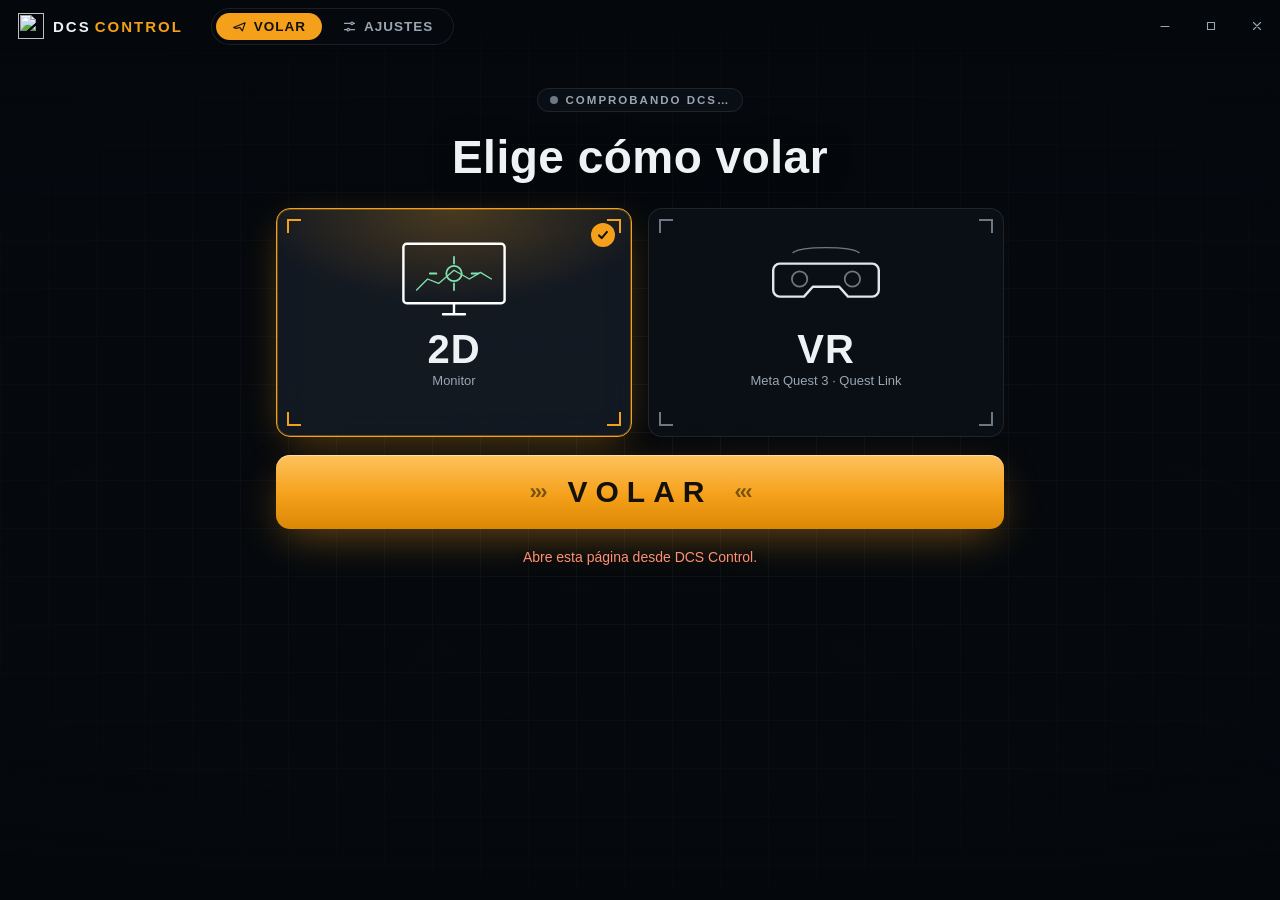
==== commit e8f5369b: "Inicio: no DLSS 5 switch (ReShade is used instead) Co-Authored-By: Claude Opus 5.5 <noreply@anthropi" ====
--- a/src/DcsVr.App/ui/inicio.html
+++ b/src/DcsVr.App/ui/inicio.html
@@ -53,12 +53,6 @@
         </button>
       </div>
 
-      <label class="dlss">
-        <span class="dlss-badge" aria-hidden="true">DLSS<b>5</b></span>
-        <span class="dlss-text"><b>Renderizado neuronal NVIDIA</b><small id="dlssState">Desactivado</small></span>
-        <input type="checkbox" id="dlss5" role="switch"><i aria-hidden="true"></i>
-      </label>
-
       <button id="fly" class="fly"><span class="chev" aria-hidden="true">›››</span><span id="flyText">VOLAR</span><span class="chev" aria-hidden="true">‹‹‹</span></button>
       <p id="status" class="status" aria-live="polite"></p>
       <ul id="notes" class="notes"></ul>
@@ -70,7 +64,7 @@
   <section id="ajustes" class="view" hidden>
     <div class="settings">
       <nav class="side" aria-label="Secciones">
-        <a href="#s-programas" class="on">Programas</a><a href="#s-dlss">DLSS 5</a><a href="#s-rendimiento">Rendimiento</a><a href="#s-dcs">DCS</a><a href="#s-avanzado">Avanzado</a>
+        <a href="#s-programas" class="on">Programas</a><a href="#s-rendimiento">Rendimiento</a><a href="#s-dcs">DCS</a><a href="#s-avanzado">Avanzado</a>
         <p id="saved" class="saved" aria-live="polite"></p>
       </nav>
       <div class="cards" id="cards">
@@ -79,27 +73,21 @@
           <div id="apps"></div>
         </div>
 
-        <div class="card" id="s-dlss">
-          <div class="card-head"><span class="num">02</span><div><h2>DLSS 5</h2><p>Activado, tu DLL sustituye al de DCS. Desactivado, vuelve el original (se guarda una copia la primera vez).</p></div></div>
-          <label class="path">DLL que usa DCS<span><input id="dllTarget" placeholder="…\DCSWorld\bin-mt\nvngx_dlss.dll"><button class="small" data-browse="dllTarget">Buscar…</button></span></label>
-          <label class="path">Tu DLL de DLSS 5<span><input id="dllReplacement" placeholder="…\nvngx_dlss.dll"><button class="small" data-browse="dllReplacement">Buscar…</button></span></label>
-        </div>
-
         <div class="card" id="s-rendimiento">
-          <div class="card-head"><span class="num">03</span><div><h2>Rendimiento</h2><p>Funcionan en 2D y en VR, sin cambiar la imagen.</p></div></div>
+          <div class="card-head"><span class="num">02</span><div><h2>Rendimiento</h2><p>Funcionan en 2D y en VR, sin cambiar la imagen.</p></div></div>
           <label class="row"><span><b>Optimizaciones del motor</b><small>Quitan trabajo a la CPU dentro de DCS. Más FPS cuando la CPU es el límite.</small></span><input type="checkbox" id="optEngine" role="switch"><i aria-hidden="true"></i></label>
           <label class="row"><span><b>Prioridad de CPU</b><small>DCS usa los núcleos más rápidos y tiene prioridad mientras vuelas.</small></span><input type="checkbox" id="optBoost" role="switch"><i aria-hidden="true"></i></label>
           <label class="row"><span><b>Liberar memoria de vídeo</b><small>Cierra programas que gastan VRAM antes de volar y los vuelve a abrir después.</small></span><input type="checkbox" id="optVram" role="switch"><i aria-hidden="true"></i></label>
         </div>
 
         <div class="card" id="s-dcs">
-          <div class="card-head"><span class="num">04</span><div><h2>DCS</h2><p>Se detectan solos. Cámbialos solo si tienes más de una instalación.</p></div></div>
+          <div class="card-head"><span class="num">03</span><div><h2>DCS</h2><p>Se detectan solos. Cámbialos solo si tienes más de una instalación.</p></div></div>
           <label class="path">DCS.exe<span><input id="dcsPath"><button class="small" data-browse="dcsPath">Buscar…</button></span></label>
           <label class="path">options.lua (Saved Games\DCS\Config)<span><input id="optionsPath"><button class="small" data-browse="optionsPath">Buscar…</button></span></label>
         </div>
 
         <div class="card" id="s-avanzado">
-          <div class="card-head"><span class="num">05</span><div><h2>Avanzado</h2><p>Ajustes de DCS que se escriben antes de volar. Una línea por ajuste: <code>ruta = valor</code>.</p></div></div>
+          <div class="card-head"><span class="num">04</span><div><h2>Avanzado</h2><p>Ajustes de DCS que se escriben antes de volar. Una línea por ajuste: <code>ruta = valor</code>.</p></div></div>
           <div class="two">
             <label>En 2D<textarea id="lua2d" rows="6" spellcheck="false"></textarea></label>
             <label>En VR<textarea id="luavr" rows="6" spellcheck="false"></textarea></label>
--- a/src/DcsVr.App/ui/inicio.css
+++ b/src/DcsVr.App/ui/inicio.css
@@ -72,14 +72,6 @@
 .check svg{width:14px;height:14px;stroke-width:2.4}
 .mode[aria-checked=true] .check{transform:scale(1)}
 
-.dlss{display:flex;align-items:center;gap:16px;text-align:left;cursor:pointer;padding:14px 18px;border:1px solid var(--edge);border-radius:14px;background:var(--glass);backdrop-filter:blur(14px);transition:border-color .2s}
-.dlss:hover{border-color:var(--edge-hi)}
-.dlss-badge{display:grid;place-items:center;width:58px;height:46px;border-radius:9px;background:linear-gradient(140deg,#1d2a1d,#0d140d);border:1px solid #2f4a2f;color:#76b900;font:700 11px/1 var(--display);letter-spacing:1.5px}
-.dlss-badge b{font-size:22px;line-height:.9}
-.dlss:has(input:checked) .dlss-badge{background:linear-gradient(140deg,#3a5c0a,#1b2e05);border-color:#76b900;color:#d9ff9a;box-shadow:0 0 18px rgba(118,185,0,.35)}
-.dlss-text{flex:1}
-.dlss-text b{display:block;font:600 16px var(--display);letter-spacing:.3px}
-.dlss-text small,.row small{display:block;margin-top:2px;color:var(--muted);font-size:12.5px}
 
 input[role=switch]{position:absolute;opacity:0;pointer-events:none}
 input[role=switch]+i{flex:none;width:52px;height:28px;border-radius:14px;background:rgba(255,255,255,.12);border:1px solid var(--edge);position:relative;transition:background .2s}
@@ -87,7 +79,6 @@
 input[role=switch]:checked+i{background:var(--accent);border-color:var(--accent)}
 input[role=switch]:checked+i::after{transform:translateX(24px);background:#14100a}
 input[role=switch]:focus-visible+i{outline:2px solid var(--accent);outline-offset:2px}
-#dlss5:checked+i{background:#76b900;border-color:#76b900}
 
 .fly{position:relative;display:flex;align-items:center;justify-content:center;gap:22px;height:74px;border:0;border-radius:14px;cursor:pointer;color:#14100a;
   background:linear-gradient(180deg,var(--accent-hi),var(--accent) 55%,#d98705);box-shadow:0 14px 44px -10px var(--accent-glow),inset 0 1px 0 rgba(255,255,255,.45);font:700 30px var(--display);letter-spacing:8px;overflow:hidden;transition:transform .15s,box-shadow .2s,filter .2s}
@@ -151,3 +142,4 @@
 .toast{position:fixed;z-index:5;left:50%;bottom:22px;transform:translateX(-50%);background:#2a1512;color:var(--red);border:1px solid #6b3a33;border-radius:10px;padding:10px 16px;max-width:90vw}
 @media (max-width:760px){.settings{grid-template-columns:1fr}.side{position:static;flex-direction:row;flex-wrap:wrap}.side a{border-left:0;border-bottom:2px solid var(--edge)}.two{grid-template-columns:1fr}.choice{grid-template-columns:1fr}}
 @media (prefers-reduced-motion:reduce){*{transition:none!important;animation:none!important}}
+.row small{display:block;margin-top:2px;color:var(--muted);font-size:12.5px}
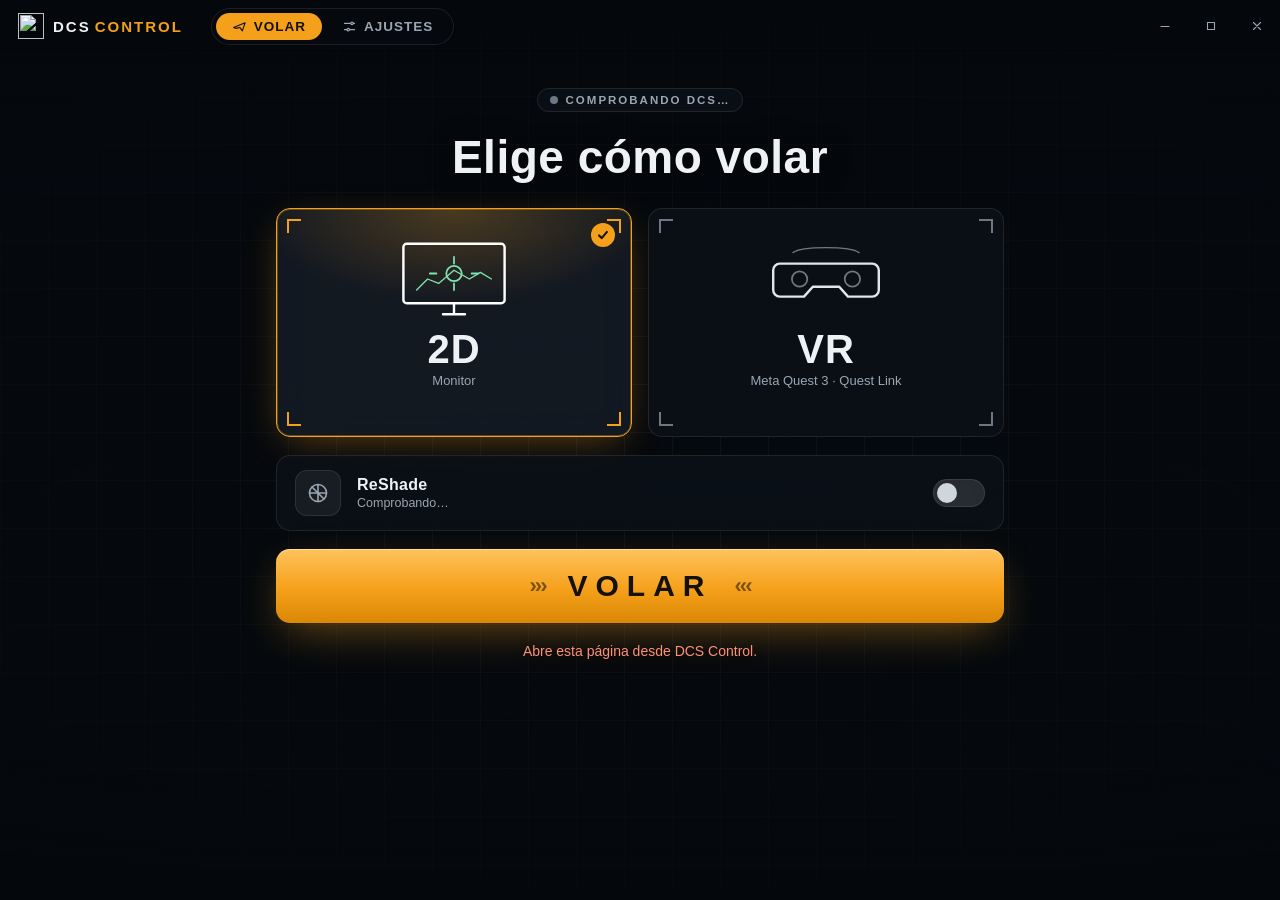
==== commit a2efc225: "ReShade switch instead of the DLSS 5 DLL swap The Volar page's switch turns ReShade on or off for 2D" ====
--- a/src/DcsVr.App/ui/inicio.html
+++ b/src/DcsVr.App/ui/inicio.html
@@ -53,6 +53,12 @@
         </button>
       </div>
 
+      <label class="toggle">
+        <span class="badge" aria-hidden="true"><svg viewBox="0 0 24 24"><circle cx="12" cy="12" r="8.5"/><path d="M12 3.5v17M3.5 12h17M6 6l12 12"/></svg></span>
+        <span class="toggle-text"><b>ReShade</b><small id="reShadeState">Comprobando…</small></span>
+        <input type="checkbox" id="reShade" role="switch"><i aria-hidden="true"></i>
+      </label>
+
       <button id="fly" class="fly"><span class="chev" aria-hidden="true">›››</span><span id="flyText">VOLAR</span><span class="chev" aria-hidden="true">‹‹‹</span></button>
       <p id="status" class="status" aria-live="polite"></p>
       <ul id="notes" class="notes"></ul>
@@ -64,7 +70,7 @@
   <section id="ajustes" class="view" hidden>
     <div class="settings">
       <nav class="side" aria-label="Secciones">
-        <a href="#s-programas" class="on">Programas</a><a href="#s-rendimiento">Rendimiento</a><a href="#s-dcs">DCS</a><a href="#s-avanzado">Avanzado</a>
+        <a href="#s-programas" class="on">Programas</a><a href="#s-reshade">ReShade</a><a href="#s-rendimiento">Rendimiento</a><a href="#s-dcs">DCS</a><a href="#s-avanzado">Avanzado</a>
         <p id="saved" class="saved" aria-live="polite"></p>
       </nav>
       <div class="cards" id="cards">
@@ -73,21 +79,27 @@
           <div id="apps"></div>
         </div>
 
+        <div class="card" id="s-reshade">
+          <div class="card-head"><span class="num">02</span><div><h2>ReShade</h2><p>El interruptor de Volar lo activa o desactiva en 2D y en VR, renombrando su DLL. Se busca solo junto a DCS.exe (dxgi.dll o d3d11.dll).</p></div></div>
+          <p id="reShadeFound" class="found"></p>
+          <label class="path">DLL de ReShade (vacío: se busca solo)<span><input id="reShadePath" placeholder="…\DCSWorld\bin-mt\dxgi.dll"><button class="small" data-browse="reShadePath">Buscar…</button></span></label>
+        </div>
+
         <div class="card" id="s-rendimiento">
-          <div class="card-head"><span class="num">02</span><div><h2>Rendimiento</h2><p>Funcionan en 2D y en VR, sin cambiar la imagen.</p></div></div>
+          <div class="card-head"><span class="num">03</span><div><h2>Rendimiento</h2><p>Funcionan en 2D y en VR, sin cambiar la imagen.</p></div></div>
           <label class="row"><span><b>Optimizaciones del motor</b><small>Quitan trabajo a la CPU dentro de DCS. Más FPS cuando la CPU es el límite.</small></span><input type="checkbox" id="optEngine" role="switch"><i aria-hidden="true"></i></label>
           <label class="row"><span><b>Prioridad de CPU</b><small>DCS usa los núcleos más rápidos y tiene prioridad mientras vuelas.</small></span><input type="checkbox" id="optBoost" role="switch"><i aria-hidden="true"></i></label>
           <label class="row"><span><b>Liberar memoria de vídeo</b><small>Cierra programas que gastan VRAM antes de volar y los vuelve a abrir después.</small></span><input type="checkbox" id="optVram" role="switch"><i aria-hidden="true"></i></label>
         </div>
 
         <div class="card" id="s-dcs">
-          <div class="card-head"><span class="num">03</span><div><h2>DCS</h2><p>Se detectan solos. Cámbialos solo si tienes más de una instalación.</p></div></div>
+          <div class="card-head"><span class="num">04</span><div><h2>DCS</h2><p>Se detectan solos. Cámbialos solo si tienes más de una instalación.</p></div></div>
           <label class="path">DCS.exe<span><input id="dcsPath"><button class="small" data-browse="dcsPath">Buscar…</button></span></label>
           <label class="path">options.lua (Saved Games\DCS\Config)<span><input id="optionsPath"><button class="small" data-browse="optionsPath">Buscar…</button></span></label>
         </div>
 
         <div class="card" id="s-avanzado">
-          <div class="card-head"><span class="num">04</span><div><h2>Avanzado</h2><p>Ajustes de DCS que se escriben antes de volar. Una línea por ajuste: <code>ruta = valor</code>.</p></div></div>
+          <div class="card-head"><span class="num">05</span><div><h2>Avanzado</h2><p>Ajustes de DCS que se escriben antes de volar. Una línea por ajuste: <code>ruta = valor</code>.</p></div></div>
           <div class="two">
             <label>En 2D<textarea id="lua2d" rows="6" spellcheck="false"></textarea></label>
             <label>En VR<textarea id="luavr" rows="6" spellcheck="false"></textarea></label>
--- a/src/DcsVr.App/ui/inicio.css
+++ b/src/DcsVr.App/ui/inicio.css
@@ -143,3 +143,15 @@
 @media (max-width:760px){.settings{grid-template-columns:1fr}.side{position:static;flex-direction:row;flex-wrap:wrap}.side a{border-left:0;border-bottom:2px solid var(--edge)}.two{grid-template-columns:1fr}.choice{grid-template-columns:1fr}}
 @media (prefers-reduced-motion:reduce){*{transition:none!important;animation:none!important}}
 .row small{display:block;margin-top:2px;color:var(--muted);font-size:12.5px}
+.toggle{display:flex;align-items:center;gap:16px;text-align:left;cursor:pointer;padding:14px 18px;border:1px solid var(--edge);border-radius:14px;background:var(--glass);backdrop-filter:blur(14px);transition:border-color .2s}
+.toggle:hover{border-color:var(--edge-hi)}
+.toggle.missing{cursor:default;opacity:.75}
+.toggle .badge{display:grid;place-items:center;width:46px;height:46px;border-radius:12px;background:rgba(255,255,255,.06);border:1px solid var(--edge);color:var(--muted);transition:all .2s}
+.toggle .badge svg{width:24px;height:24px;stroke-width:1.6}
+.toggle:has(input:checked) .badge{background:linear-gradient(140deg,#3b2a63,#1b1430);border-color:#9b7cff;color:#d7c9ff;box-shadow:0 0 18px rgba(155,124,255,.35)}
+.toggle-text{flex:1}
+.toggle-text b{display:block;font:600 16px var(--display);letter-spacing:.3px}
+.toggle-text small{display:block;margin-top:2px;color:var(--muted);font-size:12.5px}
+#reShade:checked+i{background:#9b7cff;border-color:#9b7cff}
+.found{font:12px var(--mono);color:var(--hud);word-break:break-all}
+.found.none{color:var(--faint);font-family:inherit}
